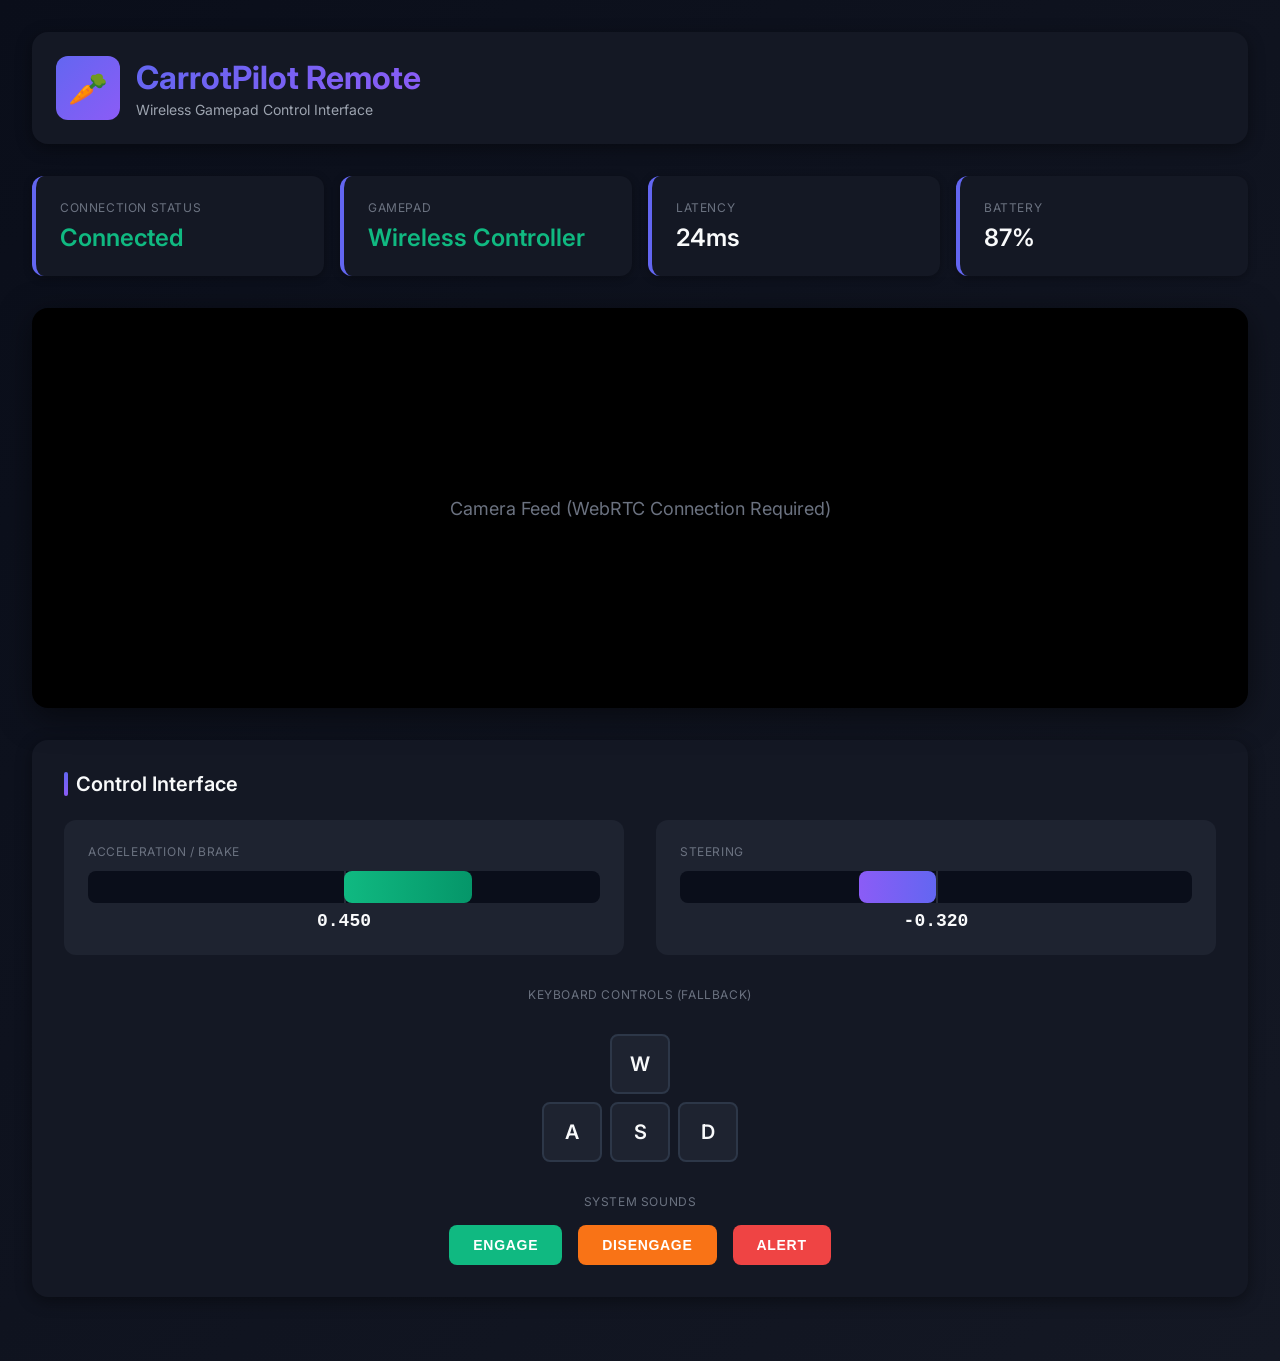
==== tools/bodyteleop/static/preview.html @ ed2ece05 "Mobile-first UI redesign: logo-only header, removed camera feed, prioritized controls - Logo-only co" ====
<!DOCTYPE html>
<html lang="ko">

<head>
  <meta charset="UTF-8" />
  <meta name="viewport" content="width=device-width, initial-scale=1.0" />
  <title>CarrotPilot Remote Control - Preview</title>
  <link rel="preconnect" href="https://fonts.googleapis.com">
  <link rel="preconnect" href="https://fonts.gstatic.com" crossorigin>
  <link href="https://fonts.googleapis.com/css2?family=Inter:wght@400;500;600;700&display=swap" rel="stylesheet">
  <style>
    * {
      margin: 0;
      padding: 0;
      box-sizing: border-box;
    }

    :root {
      --bg-primary: #0a0e1a;
      --bg-secondary: #141824;
      --bg-tertiary: #1e2330;
      --accent-primary: #6366f1;
      --accent-secondary: #8b5cf6;
      --accent-green: #10b981;
      --accent-red: #ef4444;
      --accent-orange: #f97316;
      --text-primary: #f9fafb;
      --text-secondary: #9ca3af;
      --text-tertiary: #6b7280;
      --border-color: #2d3748;
      --shadow-sm: 0 2px 8px rgba(0, 0, 0, 0.3);
      --shadow-md: 0 4px 16px rgba(0, 0, 0, 0.4);
      --shadow-lg: 0 8px 32px rgba(0, 0, 0, 0.5);
    }

    body {
      font-family: 'Inter', -apple-system, BlinkMacSystemFont, 'Segoe UI', Roboto, sans-serif;
      background: linear-gradient(135deg, #0a0e1a 0%, #141824 100%);
      color: var(--text-primary);
      min-height: 100vh;
      overflow-x: hidden;
    }

    #main {
      max-width: 1400px;
      margin: 0 auto;
      padding: 2rem;
    }

    .header {
      display: flex;
      align-items: center;
      justify-content: space-between;
      margin-bottom: 2rem;
      padding: 1.5rem;
      background: var(--bg-secondary);
      border-radius: 16px;
      box-shadow: var(--shadow-md);
    }

    .logo-section {
      display: flex;
      align-items: center;
      gap: 1rem;
    }

    .logo {
      width: 64px;
      height: 64px;
      background: linear-gradient(135deg, var(--accent-primary), var(--accent-secondary));
      border-radius: 12px;
      display: flex;
      align-items: center;
      justify-content: center;
      font-size: 2rem;
    }

    .title {
      font-size: 2rem;
      font-weight: 700;
      background: linear-gradient(135deg, var(--accent-primary), var(--accent-secondary));
      -webkit-background-clip: text;
      -webkit-text-fill-color: transparent;
      background-clip: text;
    }

    .subtitle {
      font-size: 0.875rem;
      color: var(--text-secondary);
      margin-top: 0.25rem;
    }

    .status-grid {
      display: grid;
      grid-template-columns: repeat(auto-fit, minmax(250px, 1fr));
      gap: 1rem;
      margin-bottom: 2rem;
    }

    .status-card {
      background: var(--bg-secondary);
      padding: 1.5rem;
      border-radius: 12px;
      box-shadow: var(--shadow-sm);
      border-left: 4px solid var(--accent-primary);
      transition: transform 0.2s, box-shadow 0.2s;
    }

    .status-card:hover {
      transform: translateY(-2px);
      box-shadow: var(--shadow-md);
    }

    .status-label {
      font-size: 0.75rem;
      text-transform: uppercase;
      letter-spacing: 0.05em;
      color: var(--text-tertiary);
      margin-bottom: 0.5rem;
    }

    .status-value {
      font-size: 1.5rem;
      font-weight: 600;
      color: var(--text-primary);
    }

    .status-value.connected {
      color: var(--accent-green);
    }

    .video-container {
      position: relative;
      margin-bottom: 2rem;
      border-radius: 16px;
      overflow: hidden;
      box-shadow: var(--shadow-lg);
      background: #000;
      height: 400px;
      display: flex;
      align-items: center;
      justify-content: center;
    }

    .video-placeholder {
      color: var(--text-tertiary);
      font-size: 1.125rem;
    }

    .control-section {
      background: var(--bg-secondary);
      padding: 2rem;
      border-radius: 16px;
      margin-bottom: 2rem;
      box-shadow: var(--shadow-md);
    }

    .section-title {
      font-size: 1.25rem;
      font-weight: 600;
      margin-bottom: 1.5rem;
      color: var(--text-primary);
      display: flex;
      align-items: center;
      gap: 0.5rem;
    }

    .section-title::before {
      content: '';
      width: 4px;
      height: 24px;
      background: linear-gradient(180deg, var(--accent-primary), var(--accent-secondary));
      border-radius: 2px;
    }

    .input-viz {
      display: grid;
      grid-template-columns: 1fr 1fr;
      gap: 2rem;
      margin-bottom: 2rem;
    }

    .viz-meter {
      background: var(--bg-tertiary);
      padding: 1.5rem;
      border-radius: 12px;
    }

    .meter-label {
      font-size: 0.75rem;
      text-transform: uppercase;
      letter-spacing: 0.05em;
      color: var(--text-tertiary);
      margin-bottom: 0.75rem;
    }

    .meter-bar {
      position: relative;
      height: 32px;
      background: var(--bg-primary);
      border-radius: 8px;
      overflow: hidden;
      margin-bottom: 0.5rem;
    }

    .meter-center {
      position: absolute;
      left: 50%;
      width: 2px;
      height: 100%;
      background: var(--text-tertiary);
      opacity: 0.3;
    }

    .meter-fill {
      position: absolute;
      height: 100%;
      background: linear-gradient(90deg, var(--accent-primary), var(--accent-secondary));
      transition: width 0.1s ease-out, left 0.1s ease-out;
      border-radius: 8px;
      width: 25%;
      left: 50%;
    }

    .meter-value {
      font-size: 1.125rem;
      font-weight: 600;
      text-align: center;
      color: var(--text-primary);
      font-family: 'Courier New', monospace;
    }

    .keyboard-grid {
      display: flex;
      flex-direction: column;
      align-items: center;
      gap: 0.5rem;
      margin: 2rem 0;
    }

    .keyboard-row {
      display: flex;
      gap: 0.5rem;
    }

    .key {
      width: 60px;
      height: 60px;
      background: var(--bg-tertiary);
      border: 2px solid var(--border-color);
      border-radius: 8px;
      display: flex;
      align-items: center;
      justify-content: center;
      font-size: 1.25rem;
      font-weight: 600;
      cursor: pointer;
      transition: all 0.15s ease;
      user-select: none;
    }

    .key:hover {
      background: var(--bg-primary);
      border-color: var(--accent-primary);
    }

    .btn {
      padding: 0.75rem 1.5rem;
      border-radius: 8px;
      border: none;
      font-size: 0.875rem;
      font-weight: 600;
      cursor: pointer;
      transition: all 0.2s;
      text-transform: uppercase;
      letter-spacing: 0.05em;
      color: white;
    }

    .btn-success {
      background: var(--accent-green);
    }

    .btn-warning {
      background: var(--accent-orange);
    }

    .btn-danger {
      background: var(--accent-red);
    }

    .btn:hover {
      transform: translateY(-2px);
      box-shadow: 0 4px 16px rgba(99, 102, 241, 0.4);
    }

    @media (max-width: 768px) {
      #main {
        padding: 1rem;
      }

      .input-viz {
        grid-template-columns: 1fr;
      }

      .status-grid {
        grid-template-columns: 1fr;
      }
    }
  </style>
</head>

<body>
  <div id="main">

    <div class="header">
      <div class="logo-section">
        <div class="logo">🥕</div>
        <div>
          <h1 class="title">CarrotPilot Remote</h1>
          <p class="subtitle">Wireless Gamepad Control Interface</p>
        </div>
      </div>
    </div>

    <div class="status-grid">
      <div class="status-card">
        <div class="status-label">Connection Status</div>
        <div class="status-value connected">Connected</div>
      </div>
      <div class="status-card">
        <div class="status-label">Gamepad</div>
        <div class="status-value connected">Wireless Controller</div>
      </div>
      <div class="status-card">
        <div class="status-label">Latency</div>
        <div class="status-value">24ms</div>
      </div>
      <div class="status-card">
        <div class="status-label">Battery</div>
        <div class="status-value">87%</div>
      </div>
    </div>

    <div class="video-container">
      <div class="video-placeholder">Camera Feed (WebRTC Connection Required)</div>
    </div>

    <div class="control-section">
      <h2 class="section-title">Control Interface</h2>

      <div class="input-viz">
        <div class="viz-meter">
          <div class="meter-label">Acceleration / Brake</div>
          <div class="meter-bar">
            <div class="meter-center"></div>
            <div class="meter-fill"
              style="width: 25%; left: 50%; background: linear-gradient(90deg, #10b981, #059669);"></div>
          </div>
          <div class="meter-value">0.450</div>
        </div>
        <div class="viz-meter">
          <div class="meter-label">Steering</div>
          <div class="meter-bar">
            <div class="meter-center"></div>
            <div class="meter-fill"
              style="width: 15%; left: 35%; background: linear-gradient(90deg, #8b5cf6, #6366f1);"></div>
          </div>
          <div class="meter-value">-0.320</div>
        </div>
      </div>

      <div style="text-align: center; margin-bottom: 1rem;">
        <div class="status-label">Keyboard Controls (Fallback)</div>
      </div>
      <div class="keyboard-grid">
        <div class="keyboard-row">
          <div class="key">W</div>
        </div>
        <div class="keyboard-row">
          <div class="key">A</div>
          <div class="key">S</div>
          <div class="key">D</div>
        </div>
      </div>

      <div style="margin-top: 2rem; text-align: center;">
        <div class="status-label" style="margin-bottom: 1rem;">System Sounds</div>
        <div style="display: flex; gap: 1rem; justify-content: center; flex-wrap: wrap;">
          <button type="button" class="btn btn-success">Engage</button>
          <button type="button" class="btn btn-warning">Disengage</button>
          <button type="button" class="btn btn-danger">Alert</button>
        </div>
      </div>
    </div>

  </div>
</body>

</html>
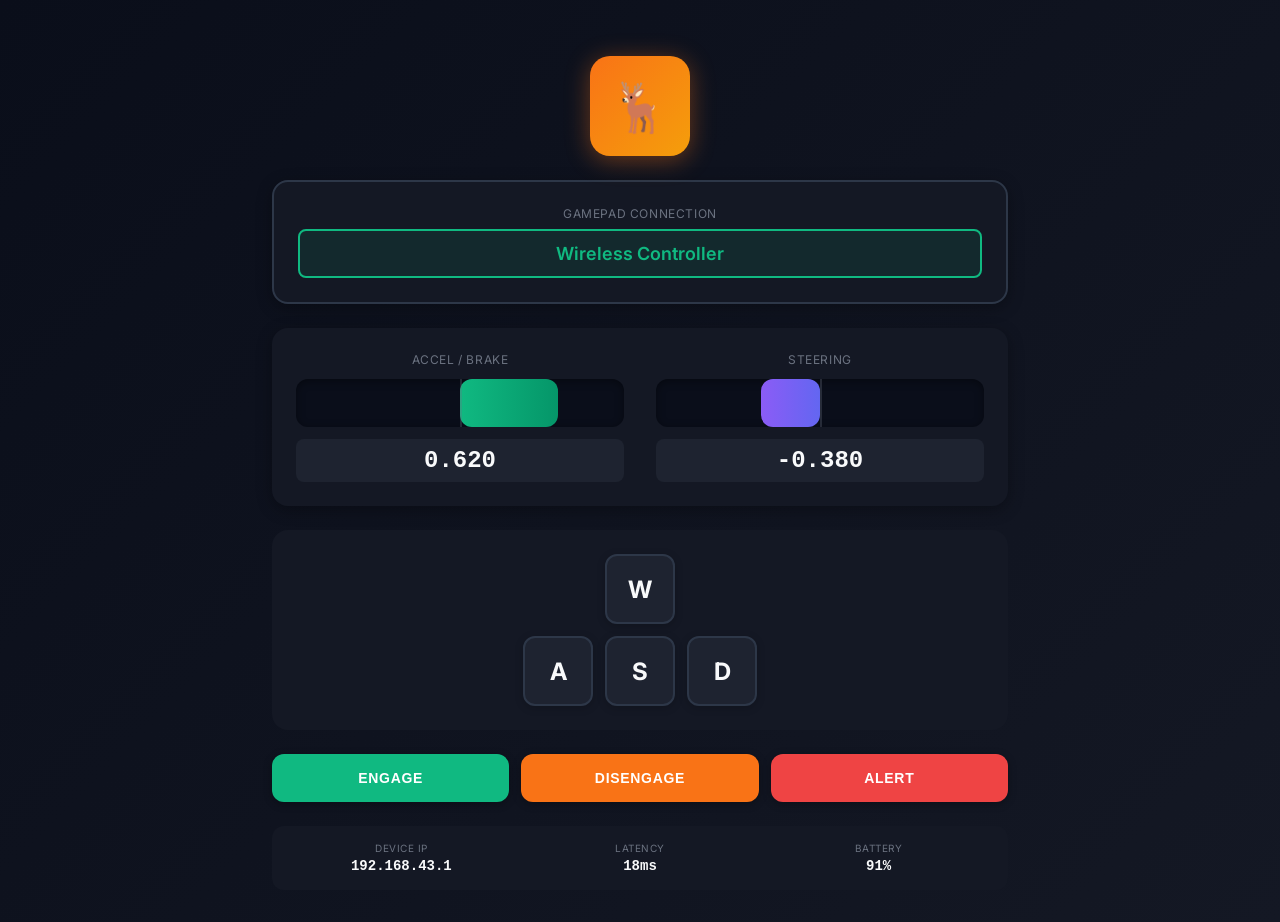
==== commit 0d7365d5: "Final UI refinement: deer logo, dark green theme only, branch name display - Add actual deer logo im" ====
--- a/tools/bodyteleop/static/preview.html
+++ b/tools/bodyteleop/static/preview.html
@@ -4,7 +4,7 @@
 <head>
   <meta charset="UTF-8" />
   <meta name="viewport" content="width=device-width, initial-scale=1.0" />
-  <title>CarrotPilot Remote Control - Preview</title>
+  <title>CarrotPilot Remote - Preview</title>
   <link rel="preconnect" href="https://fonts.googleapis.com">
   <link rel="preconnect" href="https://fonts.gstatic.com" crossorigin>
   <link href="https://fonts.googleapis.com/css2?family=Inter:wght@400;500;600;700&display=swap" rel="stylesheet">
@@ -28,13 +28,10 @@
       --text-secondary: #9ca3af;
       --text-tertiary: #6b7280;
       --border-color: #2d3748;
-      --shadow-sm: 0 2px 8px rgba(0, 0, 0, 0.3);
-      --shadow-md: 0 4px 16px rgba(0, 0, 0, 0.4);
-      --shadow-lg: 0 8px 32px rgba(0, 0, 0, 0.5);
     }
 
     body {
-      font-family: 'Inter', -apple-system, BlinkMacSystemFont, 'Segoe UI', Roboto, sans-serif;
+      font-family: 'Inter', sans-serif;
       background: linear-gradient(135deg, #0a0e1a 0%, #141824 100%);
       color: var(--text-primary);
       min-height: 100vh;
@@ -42,73 +39,37 @@
     }
 
     #main {
-      max-width: 1400px;
+      max-width: 600px;
       margin: 0 auto;
-      padding: 2rem;
-    }
-
-    .header {
-      display: flex;
-      align-items: center;
-      justify-content: space-between;
-      margin-bottom: 2rem;
-      padding: 1.5rem;
-      background: var(--bg-secondary);
-      border-radius: 16px;
-      box-shadow: var(--shadow-md);
-    }
-
-    .logo-section {
-      display: flex;
-      align-items: center;
-      gap: 1rem;
-    }
-
-    .logo {
-      width: 64px;
-      height: 64px;
-      background: linear-gradient(135deg, var(--accent-primary), var(--accent-secondary));
-      border-radius: 12px;
-      display: flex;
+      padding: 1rem;
+      padding-bottom: 2rem;
+    }
+
+    .logo-header {
+      text-align: center;
+      padding: 1.5rem 0;
+    }
+
+    .logo-compact {
+      width: 80px;
+      height: 80px;
+      background: linear-gradient(135deg, #f97316, #f59e0b);
+      border-radius: 20px;
+      display: inline-flex;
       align-items: center;
       justify-content: center;
-      font-size: 2rem;
-    }
-
-    .title {
-      font-size: 2rem;
-      font-weight: 700;
-      background: linear-gradient(135deg, var(--accent-primary), var(--accent-secondary));
-      -webkit-background-clip: text;
-      -webkit-text-fill-color: transparent;
-      background-clip: text;
-    }
-
-    .subtitle {
-      font-size: 0.875rem;
-      color: var(--text-secondary);
-      margin-top: 0.25rem;
-    }
-
-    .status-grid {
-      display: grid;
-      grid-template-columns: repeat(auto-fit, minmax(250px, 1fr));
-      gap: 1rem;
-      margin-bottom: 2rem;
-    }
-
-    .status-card {
+      font-size: 3rem;
+      filter: drop-shadow(0 4px 12px rgba(249, 115, 22, 0.4));
+    }
+
+    .gamepad-status-card {
       background: var(--bg-secondary);
       padding: 1.5rem;
-      border-radius: 12px;
-      box-shadow: var(--shadow-sm);
-      border-left: 4px solid var(--accent-primary);
-      transition: transform 0.2s, box-shadow 0.2s;
-    }
-
-    .status-card:hover {
-      transform: translateY(-2px);
-      box-shadow: var(--shadow-md);
+      border-radius: 16px;
+      margin-bottom: 1.5rem;
+      text-align: center;
+      border: 2px solid var(--border-color);
+      box-shadow: 0 4px 16px rgba(0, 0, 0, 0.3);
     }
 
     .status-label {
@@ -116,165 +77,140 @@
       text-transform: uppercase;
       letter-spacing: 0.05em;
       color: var(--text-tertiary);
-      margin-bottom: 0.5rem;
-    }
-
-    .status-value {
-      font-size: 1.5rem;
+    }
+
+    .gamepad-status-value {
+      font-size: 1.125rem;
       font-weight: 600;
-      color: var(--text-primary);
-    }
-
-    .status-value.connected {
+      margin-top: 0.5rem;
+      padding: 0.75rem;
+      background: var(--bg-tertiary);
+      border-radius: 8px;
+    }
+
+    .gamepad-status-value.connected {
       color: var(--accent-green);
-    }
-
-    .video-container {
-      position: relative;
-      margin-bottom: 2rem;
+      border: 2px solid var(--accent-green);
+      background: rgba(16, 185, 129, 0.1);
+    }
+
+    .control-section-compact {
+      background: var(--bg-secondary);
+      padding: 1.5rem;
       border-radius: 16px;
-      overflow: hidden;
-      box-shadow: var(--shadow-lg);
-      background: #000;
-      height: 400px;
-      display: flex;
-      align-items: center;
-      justify-content: center;
-    }
-
-    .video-placeholder {
-      color: var(--text-tertiary);
-      font-size: 1.125rem;
-    }
-
-    .control-section {
-      background: var(--bg-secondary);
-      padding: 2rem;
-      border-radius: 16px;
-      margin-bottom: 2rem;
-      box-shadow: var(--shadow-md);
-    }
-
-    .section-title {
-      font-size: 1.25rem;
-      font-weight: 600;
       margin-bottom: 1.5rem;
-      color: var(--text-primary);
-      display: flex;
-      align-items: center;
-      gap: 0.5rem;
-    }
-
-    .section-title::before {
-      content: '';
-      width: 4px;
-      height: 24px;
-      background: linear-gradient(180deg, var(--accent-primary), var(--accent-secondary));
-      border-radius: 2px;
-    }
-
-    .input-viz {
-      display: grid;
-      grid-template-columns: 1fr 1fr;
-      gap: 2rem;
-      margin-bottom: 2rem;
-    }
-
-    .viz-meter {
-      background: var(--bg-tertiary);
-      padding: 1.5rem;
-      border-radius: 12px;
-    }
-
-    .meter-label {
+      box-shadow: 0 4px 16px rgba(0, 0, 0, 0.3);
+    }
+
+    .input-viz-mobile {
+      display: flex;
+      flex-direction: column;
+      gap: 1.5rem;
+    }
+
+    .viz-meter-mobile {
+      width: 100%;
+    }
+
+    .meter-label-mobile {
       font-size: 0.75rem;
       text-transform: uppercase;
       letter-spacing: 0.05em;
       color: var(--text-tertiary);
       margin-bottom: 0.75rem;
-    }
-
-    .meter-bar {
+      text-align: center;
+    }
+
+    .meter-bar-mobile {
       position: relative;
-      height: 32px;
+      height: 48px;
       background: var(--bg-primary);
-      border-radius: 8px;
+      border-radius: 12px;
       overflow: hidden;
-      margin-bottom: 0.5rem;
-    }
-
-    .meter-center {
+      margin-bottom: 0.75rem;
+      box-shadow: inset 0 2px 8px rgba(0, 0, 0, 0.4);
+    }
+
+    .meter-center-line {
       position: absolute;
       left: 50%;
       width: 2px;
       height: 100%;
       background: var(--text-tertiary);
       opacity: 0.3;
-    }
-
-    .meter-fill {
+      z-index: 1;
+    }
+
+    .meter-fill-mobile {
       position: absolute;
       height: 100%;
-      background: linear-gradient(90deg, var(--accent-primary), var(--accent-secondary));
-      transition: width 0.1s ease-out, left 0.1s ease-out;
-      border-radius: 8px;
-      width: 25%;
-      left: 50%;
-    }
-
-    .meter-value {
-      font-size: 1.125rem;
-      font-weight: 600;
+      border-radius: 12px;
+    }
+
+    .meter-value-mobile {
+      font-size: 1.5rem;
+      font-weight: 700;
       text-align: center;
       color: var(--text-primary);
       font-family: 'Courier New', monospace;
-    }
-
-    .keyboard-grid {
+      background: var(--bg-tertiary);
+      padding: 0.5rem;
+      border-radius: 8px;
+    }
+
+    .keyboard-section {
+      background: var(--bg-secondary);
+      padding: 1.5rem;
+      border-radius: 16px;
+      margin-bottom: 1.5rem;
+    }
+
+    .keyboard-grid-mobile {
       display: flex;
       flex-direction: column;
       align-items: center;
-      gap: 0.5rem;
-      margin: 2rem 0;
+      gap: 0.75rem;
     }
 
     .keyboard-row {
       display: flex;
-      gap: 0.5rem;
-    }
-
-    .key {
-      width: 60px;
-      height: 60px;
+      gap: 0.75rem;
+    }
+
+    .key-mobile {
+      width: 70px;
+      height: 70px;
       background: var(--bg-tertiary);
       border: 2px solid var(--border-color);
-      border-radius: 8px;
+      border-radius: 12px;
       display: flex;
       align-items: center;
       justify-content: center;
-      font-size: 1.25rem;
-      font-weight: 600;
+      font-size: 1.5rem;
+      font-weight: 700;
       cursor: pointer;
-      transition: all 0.15s ease;
       user-select: none;
-    }
-
-    .key:hover {
-      background: var(--bg-primary);
-      border-color: var(--accent-primary);
-    }
-
-    .btn {
-      padding: 0.75rem 1.5rem;
-      border-radius: 8px;
+      box-shadow: 0 2px 8px rgba(0, 0, 0, 0.2);
+    }
+
+    .sound-controls {
+      display: flex;
+      gap: 0.75rem;
+      margin-bottom: 1.5rem;
+    }
+
+    .btn-mobile {
+      flex: 1;
+      padding: 1rem;
+      border-radius: 12px;
       border: none;
       font-size: 0.875rem;
-      font-weight: 600;
+      font-weight: 700;
       cursor: pointer;
-      transition: all 0.2s;
       text-transform: uppercase;
       letter-spacing: 0.05em;
       color: white;
+      box-shadow: 0 2px 8px rgba(0, 0, 0, 0.3);
     }
 
     .btn-success {
@@ -289,22 +225,52 @@
       background: var(--accent-red);
     }
 
-    .btn:hover {
-      transform: translateY(-2px);
-      box-shadow: 0 4px 16px rgba(99, 102, 241, 0.4);
-    }
-
-    @media (max-width: 768px) {
+    .info-footer {
+      display: flex;
+      gap: 0.75rem;
+      background: var(--bg-secondary);
+      padding: 1rem;
+      border-radius: 12px;
+    }
+
+    .info-item {
+      flex: 1;
+      text-align: center;
+    }
+
+    .info-label {
+      font-size: 0.625rem;
+      text-transform: uppercase;
+      letter-spacing: 0.05em;
+      color: var(--text-tertiary);
+      margin-bottom: 0.25rem;
+    }
+
+    .info-value {
+      font-size: 0.875rem;
+      font-weight: 600;
+      color: var(--text-primary);
+      font-family: 'Courier New', monospace;
+    }
+
+    @media (min-width: 769px) {
       #main {
-        padding: 1rem;
+        max-width: 800px;
+        padding: 2rem;
       }
 
-      .input-viz {
-        grid-template-columns: 1fr;
+      .logo-compact {
+        width: 100px;
+        height: 100px;
       }
 
-      .status-grid {
-        grid-template-columns: 1fr;
+      .input-viz-mobile {
+        flex-direction: row;
+        gap: 2rem;
+      }
+
+      .viz-meter-mobile {
+        flex: 1;
       }
     }
   </style>
@@ -313,84 +279,69 @@
 <body>
   <div id="main">
 
-    <div class="header">
-      <div class="logo-section">
-        <div class="logo">🥕</div>
-        <div>
-          <h1 class="title">CarrotPilot Remote</h1>
-          <p class="subtitle">Wireless Gamepad Control Interface</p>
+    <div class="logo-header">
+      <div class="logo-compact">🦌</div>
+    </div>
+
+    <div class="gamepad-status-card">
+      <div class="status-label">Gamepad Connection</div>
+      <div class="gamepad-status-value connected">Wireless Controller</div>
+    </div>
+
+    <div class="control-section-compact">
+      <div class="input-viz-mobile">
+        <div class="viz-meter-mobile">
+          <div class="meter-label-mobile">Accel / Brake</div>
+          <div class="meter-bar-mobile">
+            <div class="meter-center-line"></div>
+            <div class="meter-fill-mobile"
+              style="width: 30%; left: 50%; background: linear-gradient(90deg, #10b981, #059669);"></div>
+          </div>
+          <div class="meter-value-mobile">0.620</div>
         </div>
-      </div>
-    </div>
-
-    <div class="status-grid">
-      <div class="status-card">
-        <div class="status-label">Connection Status</div>
-        <div class="status-value connected">Connected</div>
-      </div>
-      <div class="status-card">
-        <div class="status-label">Gamepad</div>
-        <div class="status-value connected">Wireless Controller</div>
-      </div>
-      <div class="status-card">
-        <div class="status-label">Latency</div>
-        <div class="status-value">24ms</div>
-      </div>
-      <div class="status-card">
-        <div class="status-label">Battery</div>
-        <div class="status-value">87%</div>
-      </div>
-    </div>
-
-    <div class="video-container">
-      <div class="video-placeholder">Camera Feed (WebRTC Connection Required)</div>
-    </div>
-
-    <div class="control-section">
-      <h2 class="section-title">Control Interface</h2>
-
-      <div class="input-viz">
-        <div class="viz-meter">
-          <div class="meter-label">Acceleration / Brake</div>
-          <div class="meter-bar">
-            <div class="meter-center"></div>
-            <div class="meter-fill"
-              style="width: 25%; left: 50%; background: linear-gradient(90deg, #10b981, #059669);"></div>
+        <div class="viz-meter-mobile">
+          <div class="meter-label-mobile">Steering</div>
+          <div class="meter-bar-mobile">
+            <div class="meter-center-line"></div>
+            <div class="meter-fill-mobile"
+              style="width: 18%; left: 32%; background: linear-gradient(90deg, #8b5cf6, #6366f1);"></div>
           </div>
-          <div class="meter-value">0.450</div>
+          <div class="meter-value-mobile">-0.380</div>
         </div>
-        <div class="viz-meter">
-          <div class="meter-label">Steering</div>
-          <div class="meter-bar">
-            <div class="meter-center"></div>
-            <div class="meter-fill"
-              style="width: 15%; left: 35%; background: linear-gradient(90deg, #8b5cf6, #6366f1);"></div>
-          </div>
-          <div class="meter-value">-0.320</div>
-        </div>
-      </div>
-
-      <div style="text-align: center; margin-bottom: 1rem;">
-        <div class="status-label">Keyboard Controls (Fallback)</div>
-      </div>
-      <div class="keyboard-grid">
+      </div>
+    </div>
+
+    <div class="keyboard-section">
+      <div class="keyboard-grid-mobile">
         <div class="keyboard-row">
-          <div class="key">W</div>
+          <div class="key-mobile">W</div>
         </div>
         <div class="keyboard-row">
-          <div class="key">A</div>
-          <div class="key">S</div>
-          <div class="key">D</div>
+          <div class="key-mobile">A</div>
+          <div class="key-mobile">S</div>
+          <div class="key-mobile">D</div>
         </div>
       </div>
-
-      <div style="margin-top: 2rem; text-align: center;">
-        <div class="status-label" style="margin-bottom: 1rem;">System Sounds</div>
-        <div style="display: flex; gap: 1rem; justify-content: center; flex-wrap: wrap;">
-          <button type="button" class="btn btn-success">Engage</button>
-          <button type="button" class="btn btn-warning">Disengage</button>
-          <button type="button" class="btn btn-danger">Alert</button>
-        </div>
+    </div>
+
+    <div class="sound-controls">
+      <button type="button" class="btn-mobile btn-success">Engage</button>
+      <button type="button" class="btn-mobile btn-warning">Disengage</button>
+      <button type="button" class="btn-mobile btn-danger">Alert</button>
+    </div>
+
+    <div class="info-footer">
+      <div class="info-item">
+        <div class="info-label">Device IP</div>
+        <div class="info-value">192.168.43.1</div>
+      </div>
+      <div class="info-item">
+        <div class="info-label">Latency</div>
+        <div class="info-value">18ms</div>
+      </div>
+      <div class="info-item">
+        <div class="info-label">Battery</div>
+        <div class="info-value">91%</div>
       </div>
     </div>
 
